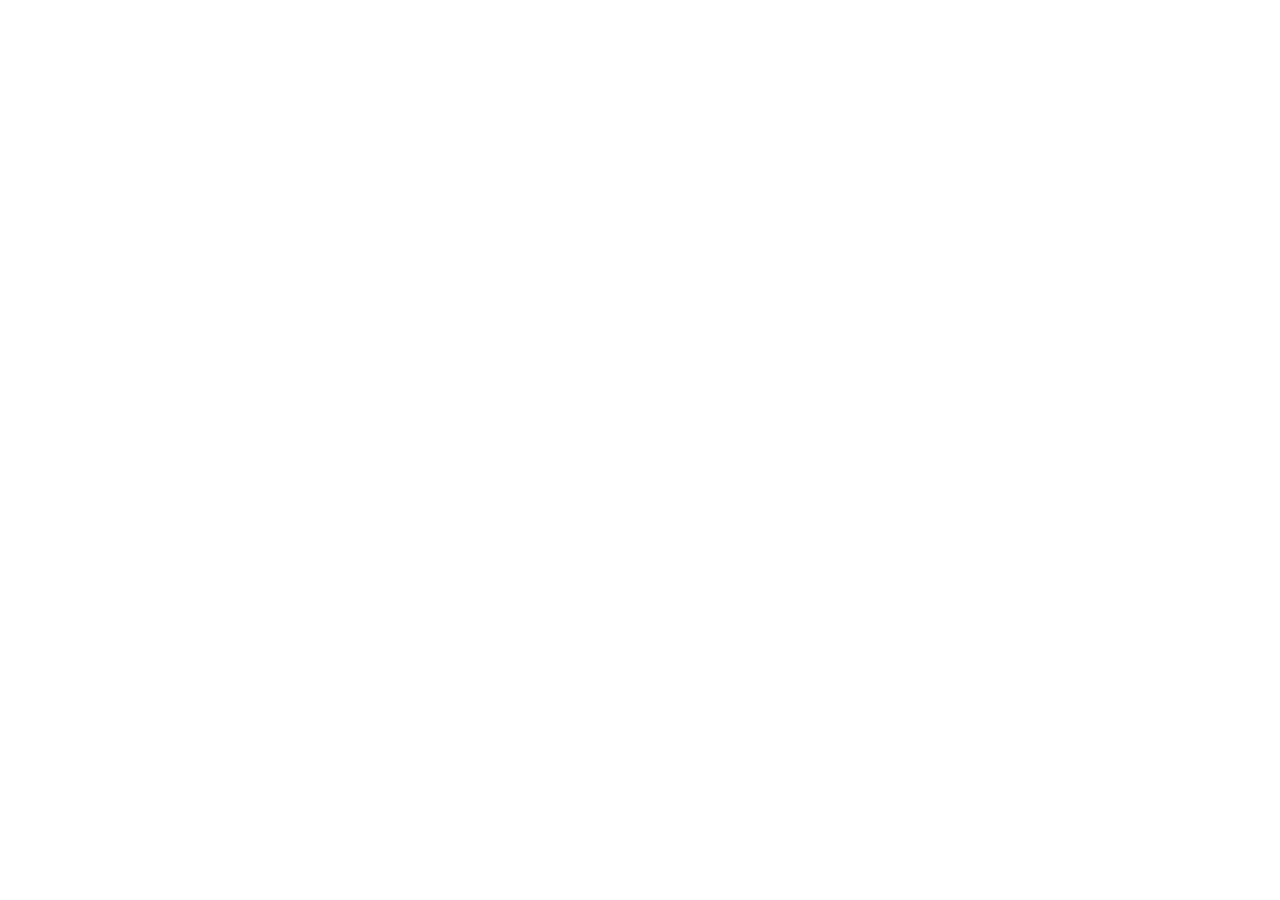
==== index.html @ 5aa4090c "Add files via upload" ====
<!DOCTYPE html>
<html lang="es">
<head>
<meta charset="UTF-8" />
<meta name="viewport" content="width=device-width, initial-scale=1.0" />
<title>Panel general · Ciclo Térmico BB · San Fernando</title>
<link rel="stylesheet" href="css/style.css" />
</head>
<body>
<script>
  window.PAGE = "dashboard";
  window.PAGE_TITLE = "Panel general";
  window.PAGE_SUBTITLE = "Estado en vivo del ciclo térmico: planta de incubación → tránsito → granja";
</script>

<template id="tpl-content">
  <div class="grid grid-4" id="kpi-row"></div>

  <div class="section-title">
    <span class="eyebrow">CICLO</span> Cinta térmica del último viaje finalizado
  </div>
  <div class="card" id="ribbon-card"></div>

  <div class="section-title">
    <span class="eyebrow">HOY</span> Viajes programados y en curso
  </div>
  <div class="table-wrap">
    <table>
      <thead>
        <tr>
          <th>D.T. SAP</th>
          <th>Ruta</th>
          <th>Destino</th>
          <th>Unidad / Placa</th>
          <th>Estado</th>
          <th>Salida prog.</th>
          <th>Salida real</th>
          <th class="num">Temp. carga</th>
          <th class="num">Temp. llegada</th>
          <th></th>
        </tr>
      </thead>
      <tbody id="trips-body"></tbody>
    </table>
  </div>
</template>

<script src="js/store.js"></script>
<script src="js/util.js"></script>
<script src="js/thermal-ribbon.js"></script>
<script>
  window.initPage = function () {
    document.getElementById("page-content").appendChild(
      document.getElementById("tpl-content").content.cloneNode(true)
    );

    const viajes = Store.getViajes();

    // ---- KPIs ----
    const enTransito = viajes.filter((v) => v.estado === "En Tránsito").length;
    const finalizados = viajes.filter((v) => v.estado === "Finalizado" || v.estado === "En Granja");

    const tempsCarga = viajes.flatMap((v) => v.cargaPlanta.muestras.map((m) => m.tempCloacal));
    const tempsLlegada = finalizados.flatMap((v) => (v.granja ? v.granja.muestrasLlegada.map((m) => m.tempCloacal) : []));
    const promCarga = Store.promedio(tempsCarga);
    const promLlegada = Store.promedio(tempsLlegada);
    const desviacion = promCarga != null && promLlegada != null ? promLlegada - promCarga : null;

    const fueraDeRango = tempsLlegada.filter((t) => Store.clasificarTemp(t) !== "optimo").length;
    const pctFuera = tempsLlegada.length ? ((fueraDeRango / tempsLlegada.length) * 100).toFixed(0) : "—";

    const mortalidades = finalizados.filter((v) => v.granja).map((v) => v.granja.mortalidad);
    const mortProm = Store.promedio(mortalidades);

    const kpis = [
      {
        label: "Viajes en tránsito",
        value: enTransito,
        cls: "warn",
        delta: `${viajes.length} programados hoy`,
      },
      {
        label: "Temp. cloacal — salida planta",
        value: promCarga != null ? promCarga.toFixed(1) + "°C" : "—",
        cls: "cool",
        delta: `${tempsCarga.length} muestras registradas`,
      },
      {
        label: "Temp. cloacal — llegada granja",
        value: promLlegada != null ? promLlegada.toFixed(1) + "°C" : "—",
        cls: desviacion != null && Math.abs(desviacion) > 0.6 ? "heat" : "cool",
        delta:
          desviacion != null
            ? `Δ ${desviacion > 0 ? "+" : ""}${desviacion.toFixed(1)}°C vs. salida`
            : "Sin datos aún",
      },
      {
        label: "Mortalidad promedio recepción",
        value: mortProm != null ? mortProm.toFixed(2) + "%" : "—",
        cls: mortProm != null && mortProm > 0.4 ? "heat" : "cool",
        delta: `${pctFuera}% de muestras fuera de rango óptimo`,
      },
    ];

    document.getElementById("kpi-row").innerHTML = kpis
      .map(
        (k) => `
      <div class="card kpi-card">
        <div class="kpi-label">${k.label}</div>
        <div class="kpi-value ${k.cls}">${k.value}</div>
        <div class="kpi-delta">${k.delta}</div>
      </div>`
      )
      .join("");

    // ---- Cinta térmica del último finalizado ----
    const ultimo = viajes.find((v) => v.estado === "Finalizado") || finalizados[0];
    const ribbonCard = document.getElementById("ribbon-card");
    if (ultimo) {
      const promC = Store.promedio(ultimo.cargaPlanta.muestras.map((m) => m.tempCloacal));
      const promL = ultimo.granja ? Store.promedio(ultimo.granja.muestrasLlegada.map((m) => m.tempCloacal)) : null;
      ribbonCard.innerHTML = `<div class="card-head">
        <h3>${ultimo.dtSap} · ${ultimo.destino1} · ${ultimo.placa}</h3>
        <span class="hint">Lote ${ultimo.edadLotes}</span>
      </div><div id="ribbon-target"></div>`;
      renderThermalRibbon(document.getElementById("ribbon-target"), [
        { label: "Salida planta", sub: ultimo.horaSalidaReal || ultimo.horaSalidaPlan, temp: promC },
        { label: "Tránsito (amb.)", sub: "unidad temperada", temp: Store.promedio(ultimo.transito.serie.map((s) => s.temp)) },
        { label: "Llegada granja", sub: ultimo.horaLlegadaReal, temp: promL },
      ]);
    } else {
      ribbonCard.innerHTML = `<div class="empty-state">Aún no hay viajes finalizados con datos completos.</div>`;
    }

    // ---- Tabla de viajes ----
    const tbody = document.getElementById("trips-body");
    tbody.innerHTML = viajes
      .map((v) => {
        const promC = Store.promedio(v.cargaPlanta.muestras.map((m) => m.tempCloacal));
        const promL = v.granja ? Store.promedio(v.granja.muestrasLlegada.map((m) => m.tempCloacal)) : null;
        return `
        <tr>
          <td class="mono">${v.dtSap}</td>
          <td>${v.ruta}</td>
          <td>${v.destino1}</td>
          <td>${v.unidad} · ${v.placa}</td>
          <td>${Util.badgeEstado(v.estado)}</td>
          <td class="mono">${v.horaSalidaPlan}</td>
          <td class="mono">${v.horaSalidaReal || "—"}</td>
          <td class="num">${promC != null ? Util.badgeTemp(promC) : "—"}</td>
          <td class="num">${promL != null ? Util.badgeTemp(promL) : "—"}</td>
          <td><a class="btn btn-sm btn-ghost" href="viaje.html?id=${v.id}">Ver ciclo →</a></td>
        </tr>`;
      })
      .join("");
  };
</script>
<script src="js/nav.js"></script>
</body>
</html>
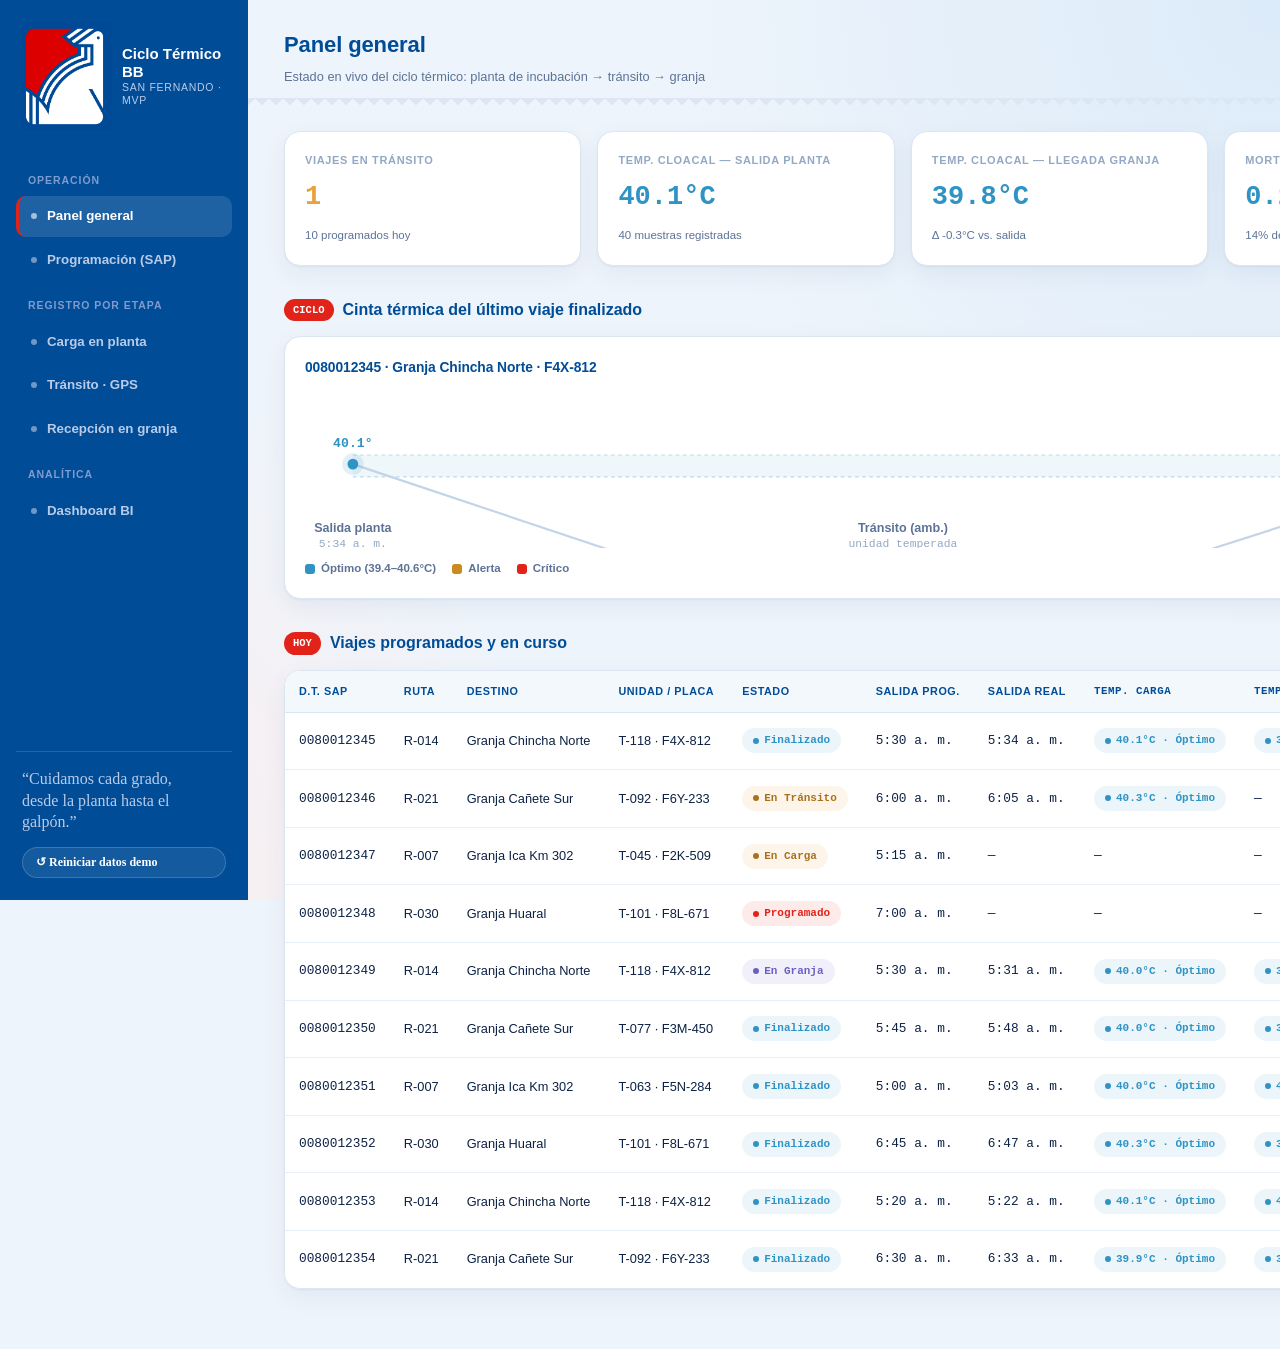
==== commit afe08126: "Bloquear edición de unidades en tránsito, mostrar horas AM/PM y evitar re-digitar datos ya conocidos" ====
--- a/index.html
+++ b/index.html
@@ -124,9 +124,9 @@
         <span class="hint">Lote ${ultimo.edadLotes}</span>
       </div><div id="ribbon-target"></div>`;
       renderThermalRibbon(document.getElementById("ribbon-target"), [
-        { label: "Salida planta", sub: ultimo.horaSalidaReal || ultimo.horaSalidaPlan, temp: promC },
+        { label: "Salida planta", sub: Util.fmtHora(ultimo.horaSalidaReal || ultimo.horaSalidaPlan), temp: promC },
         { label: "Tránsito (amb.)", sub: "unidad temperada", temp: Store.promedio(ultimo.transito.serie.map((s) => s.temp)) },
-        { label: "Llegada granja", sub: ultimo.horaLlegadaReal, temp: promL },
+        { label: "Llegada granja", sub: Util.fmtHora(ultimo.horaLlegadaReal), temp: promL },
       ]);
     } else {
       ribbonCard.innerHTML = `<div class="empty-state">Aún no hay viajes finalizados con datos completos.</div>`;
@@ -145,8 +145,8 @@
           <td>${v.destino1}</td>
           <td>${v.unidad} · ${v.placa}</td>
           <td>${Util.badgeEstado(v.estado)}</td>
-          <td class="mono">${v.horaSalidaPlan}</td>
-          <td class="mono">${v.horaSalidaReal || "—"}</td>
+          <td class="mono">${Util.fmtHora(v.horaSalidaPlan)}</td>
+          <td class="mono">${v.horaSalidaReal ? Util.fmtHora(v.horaSalidaReal) : "—"}</td>
           <td class="num">${promC != null ? Util.badgeTemp(promC) : "—"}</td>
           <td class="num">${promL != null ? Util.badgeTemp(promL) : "—"}</td>
           <td><a class="btn btn-sm btn-ghost" href="viaje.html?id=${v.id}">Ver ciclo →</a></td>
--- a/css/style.css
+++ b/css/style.css
@@ -0,0 +1,442 @@
+/* =====================================================================
+   SISTEMA DE DISEÑO — Look & feel institucional San Fernando
+   Paleta: azul marino de marca + rojo San Fernando + celeste "píldora"
+   sobre fondo claro, tarjetas blancas y esquinas redondeadas.
+   Tipografía: Fredoka (display redondeada, en la línea del logo) +
+   Nunito Sans (texto) + IBM Plex Mono (datos/números) + Caveat
+   (trazo script, usado con moderación como firma de marca).
+   ===================================================================== */
+
+@import url("https://fonts.googleapis.com/css2?family=Fredoka:wght@500;600;700&family=Nunito+Sans:opsz,wght@6..12,400;6..12,600;6..12,700;6..12,800&family=Caveat:wght@600;700&family=IBM+Plex+Mono:wght@400;500;600&display=swap");
+
+:root {
+  /* Azules de marca */
+  --navy: #004C97;
+  --navy-deep: #004C97;
+  --navy-ink: #004C97;
+
+  /* Fondo y superficies (tema claro) */
+  --bg: #eef4fb;
+  --bg-alt: #ffffff;
+  --surface: #ffffff;
+  --surface-2: #f3f8fd;
+  --border: #dbe6f2;
+  --border-soft: #e7eff8;
+
+  /* Texto */
+  --text: #0c2144;
+  --text-muted: #5c7396;
+  --text-faint: #93a8c4;
+  --text-on-navy: #ffffff;
+  --text-on-navy-muted: #b9cbe8;
+
+  /* Acentos de marca */
+  --accent-heat: #e2231a;        /* rojo San Fernando — calor / crítico / acción primaria */
+  --accent-heat-soft: #e2231a17;
+  --accent-warn: #e8a23d;        /* ámbar — alerta */
+  --accent-warn-soft: #e8a23d1c;
+  --accent-cool: #2f93c4;        /* celeste de marca — óptimo / cadena de frío */
+  --accent-cool-soft: #2f93c418;
+  --accent-info: #6a5fc4;        /* violeta suave — informativo / gps */
+  --accent-info-soft: #6a5fc418;
+  --accent-pill: #a9d8e6;        /* celeste píldora, tal como los botones secundarios de marca */
+
+  --radius: 16px;
+  --radius-sm: 10px;
+  --radius-pill: 100px;
+  --shadow-card: 0 1px 2px rgba(12, 47, 107, 0.05), 0 8px 24px rgba(12, 47, 107, 0.06);
+  --shadow-lift: 0 10px 30px rgba(12, 47, 107, 0.14);
+
+  --font-display: "Fredoka", "Nunito Sans", sans-serif;
+  --font-body: "Nunito Sans", sans-serif;
+  --font-mono: "IBM Plex Mono", monospace;
+  --font-script: "Caveat", cursive;
+}
+
+* { box-sizing: border-box; }
+html { scroll-behavior: smooth; }
+
+body {
+  margin: 0;
+  background: var(--bg);
+  color: var(--text);
+  font-family: var(--font-body);
+  font-size: 14px;
+  line-height: 1.55;
+  background-image:
+    radial-gradient(circle at 100% 0%, #dcebf9 0%, transparent 40%),
+    radial-gradient(circle at 0% 100%, #fdeceb 0%, transparent 35%);
+  background-attachment: fixed;
+}
+
+a { color: inherit; text-decoration: none; }
+button { font-family: inherit; cursor: pointer; }
+:focus-visible { outline: 2px solid var(--navy); outline-offset: 2px; }
+
+h1, h2, h3, h4 {
+  font-family: var(--font-display);
+  font-weight: 600;
+  margin: 0;
+  letter-spacing: -0.005em;
+  color: var(--navy);
+}
+
+.mono { font-family: var(--font-mono); }
+
+/* ---------------------------------------------------------------
+   LAYOUT — riel de marca (sidebar navy) + topbar + contenido claro
+   --------------------------------------------------------------- */
+.app-shell {
+  display: grid;
+  grid-template-columns: 248px 1fr;
+  min-height: 100vh;
+}
+
+.sidebar {
+  background: linear-gradient(190deg, var(--navy) 0%, var(--navy-deep) 100%);
+  border-right: none;
+  padding: 22px 16px;
+  display: flex;
+  flex-direction: column;
+  gap: 28px;
+  position: sticky;
+  top: 0;
+  height: 100vh;
+  color: var(--text-on-navy);
+}
+
+.brand {
+  display: flex;
+  align-items: center;
+  gap: 10px;
+  padding: 0px 6px;
+}
+
+.brand-mark {
+  background: none;
+  box-shadow: none;
+  border-radius: 0;
+  width: auto;
+  height: auto;
+  padding: 0;
+}
+
+.brand-mark img {
+  width: 90px;   /* ajusta el tamaño que quieras */
+  height: auto;
+  display: block;
+}
+
+.brand-text { display: flex; flex-direction: column; line-height: 1.2; }
+.brand-text strong { font-family: var(--font-display); font-size: 15px; font-weight: 600; color: #fff; }
+.brand-text span { font-size: 10.5px; color: var(--text-on-navy-muted); text-transform: uppercase; letter-spacing: 0.07em; }
+
+.nav-group { display: flex; flex-direction: column; gap: 3px; }
+.nav-label {
+  font-size: 10.5px;
+  text-transform: uppercase;
+  letter-spacing: 0.09em;
+  color: #7f9bcf;
+  padding: 14px 12px 5px;
+  font-weight: 700;
+}
+
+.nav-link {
+  display: flex;
+  align-items: center;
+  gap: 10px;
+  padding: 10px 12px;
+  border-radius: var(--radius-sm);
+  color: var(--text-on-navy-muted);
+  font-size: 13.3px;
+  font-weight: 600;
+  border-left: 3px solid transparent;
+  transition: background 0.15s, color 0.15s;
+}
+.nav-link:hover { background: rgba(255,255,255,0.08); color: #fff; }
+.nav-link.active {
+  background: rgba(255,255,255,0.12);
+  color: #fff;
+  border-left-color: var(--accent-heat);
+}
+.nav-link .dot { width: 6px; height: 6px; border-radius: 50%; background: currentColor; opacity: 0.6; flex-shrink: 0; }
+
+.sidebar-footer {
+  margin-top: auto;
+  font-size: 11.5px;
+  color: var(--text-on-navy-muted);
+  padding: 0 6px;
+  border-top: 1px solid rgba(255,255,255,0.14);
+  padding-top: 16px;
+  font-family: var(--font-script);
+  font-size: 16px;
+  line-height: 1.35;
+}
+
+.main {
+  padding: 28px 36px 60px;
+  max-width: 1360px;
+}
+
+.topbar {
+  display: flex;
+  align-items: flex-end;
+  justify-content: space-between;
+  margin-bottom: 24px;
+  gap: 16px;
+  flex-wrap: wrap;
+  padding-bottom: 20px;
+  position: relative;
+}
+/* Guiño a la cinta con borde en zigzag de la marca */
+.topbar::after {
+  content: "";
+  position: absolute;
+  left: -36px;
+  right: -36px;
+  bottom: -1px;
+  height: 10px;
+  background:
+    linear-gradient(135deg, var(--border) 25%, transparent 25.5%) 0 0/14px 14px,
+    linear-gradient(-135deg, var(--border) 25%, transparent 25.5%) 0 0/14px 14px;
+  background-repeat: repeat-x;
+  opacity: 0.9;
+}
+
+.topbar h1 { font-size: 22px; font-weight: 600; color: var(--navy); }
+.topbar .subtitle { color: var(--text-muted); font-size: 12.8px; margin-top: 5px; max-width: 640px; }
+
+.live-clock {
+  font-family: var(--font-mono);
+  font-size: 12px;
+  color: var(--navy);
+  background: #fff;
+  border: 1px solid var(--border);
+  padding: 8px 14px;
+  border-radius: var(--radius-pill);
+  display: flex;
+  align-items: center;
+  gap: 8px;
+  box-shadow: var(--shadow-card);
+}
+.live-dot {
+  width: 7px; height: 7px; border-radius: 50%;
+  background: var(--accent-heat);
+  box-shadow: 0 0 0 0 var(--accent-heat);
+  animation: pulse 2s infinite;
+}
+@keyframes pulse {
+  0% { box-shadow: 0 0 0 0 rgba(226,35,26,0.5); }
+  70% { box-shadow: 0 0 0 6px rgba(226,35,26,0); }
+  100% { box-shadow: 0 0 0 0 rgba(226,35,26,0); }
+}
+
+/* ---------------------------------------------------------------
+   COMPONENTES GENERALES
+   --------------------------------------------------------------- */
+.grid { display: grid; gap: 16px; }
+.grid-4 { grid-template-columns: repeat(4, 1fr); }
+.grid-3 { grid-template-columns: repeat(3, 1fr); }
+.grid-2 { grid-template-columns: repeat(2, 1fr); }
+
+@media (max-width: 1100px) {
+  .grid-4 { grid-template-columns: repeat(2, 1fr); }
+  .grid-3 { grid-template-columns: repeat(2, 1fr); }
+}
+
+.card {
+  background: var(--surface);
+  border: 1px solid var(--border);
+  border-radius: var(--radius);
+  padding: 20px 20px;
+  box-shadow: var(--shadow-card);
+}
+
+.card-head {
+  display: flex;
+  align-items: baseline;
+  justify-content: space-between;
+  margin-bottom: 14px;
+  gap: 10px;
+}
+.card-head h3 { font-size: 13.8px; font-weight: 600; color: var(--navy); }
+.card-head .hint { font-size: 11px; color: var(--text-faint); }
+
+.kpi-card { display: flex; flex-direction: column; gap: 8px; }
+.kpi-label { font-size: 11px; text-transform: uppercase; letter-spacing: 0.06em; color: var(--text-faint); font-weight: 700; }
+.kpi-value { font-family: var(--font-mono); font-size: 27px; font-weight: 600; color: var(--navy); }
+.kpi-delta { font-size: 11.5px; color: var(--text-muted); }
+.kpi-value.heat { color: var(--accent-heat); }
+.kpi-value.cool { color: var(--accent-cool); }
+.kpi-value.warn { color: var(--accent-warn); }
+
+/* Badges de estado — tipo píldora, como los botones de marca */
+.badge {
+  display: inline-flex;
+  align-items: center;
+  gap: 5px;
+  font-size: 11px;
+  font-weight: 700;
+  padding: 4px 11px;
+  border-radius: var(--radius-pill);
+  font-family: var(--font-mono);
+  white-space: nowrap;
+}
+.badge::before { content: ""; width: 6px; height: 6px; border-radius: 50%; background: currentColor; }
+.badge.optimo, .badge.ok, .badge.finalizado { background: var(--accent-cool-soft); color: var(--accent-cool); }
+.badge.alerta, .badge.en-transito, .badge.en-carga { background: var(--accent-warn-soft); color: #a9711f; }
+.badge.critico, .badge.programado { background: var(--accent-heat-soft); color: var(--accent-heat); }
+.badge.en-granja { background: var(--accent-info-soft); color: var(--accent-info); }
+.badge.sin-dato { background: #eef2f8; color: var(--text-faint); }
+
+/* Tablas */
+.table-wrap { overflow-x: auto; border-radius: var(--radius); border: 1px solid var(--border); box-shadow: var(--shadow-card); }
+table { width: 100%; border-collapse: collapse; font-size: 12.8px; background: var(--surface); }
+thead th {
+  text-align: left;
+  font-size: 10.8px;
+  text-transform: uppercase;
+  letter-spacing: 0.05em;
+  color: var(--navy);
+  font-weight: 700;
+  padding: 12px 14px;
+  background: var(--surface-2);
+  border-bottom: 1px solid var(--border);
+  white-space: nowrap;
+}
+tbody td { padding: 11px 14px; border-bottom: 1px solid var(--border-soft); white-space: nowrap; color: var(--text); }
+tbody tr:last-child td { border-bottom: none; }
+tbody tr:hover { background: var(--surface-2); }
+td.num, th.num { font-family: var(--font-mono); }
+
+/* Formularios */
+.field { display: flex; flex-direction: column; gap: 6px; margin-bottom: 14px; }
+.field label { font-size: 11.5px; color: var(--text-muted); font-weight: 700; }
+.field .req { color: var(--accent-heat); }
+input, select, textarea {
+  background: #fff;
+  border: 1.5px solid var(--border);
+  border-radius: var(--radius-sm);
+  color: var(--text);
+  padding: 9px 12px;
+  font-size: 13px;
+  font-family: var(--font-body);
+  width: 100%;
+}
+input.mono, select.mono { font-family: var(--font-mono); }
+input:focus, select:focus, textarea:focus { border-color: var(--accent-cool); }
+input::placeholder { color: var(--text-faint); }
+input[readonly] { background: var(--surface-2); color: var(--text-muted); }
+
+.btn {
+  display: inline-flex;
+  align-items: center;
+  gap: 7px;
+  padding: 10px 18px;
+  border-radius: var(--radius-pill);
+  border: 1.5px solid var(--border);
+  background: #fff;
+  color: var(--navy);
+  font-size: 13px;
+  font-weight: 700;
+  transition: transform 0.1s, border-color 0.15s, background 0.15s;
+}
+.btn:hover { border-color: var(--accent-cool); background: var(--accent-cool-soft); }
+.btn:active { transform: translateY(1px); }
+.btn-primary { background: linear-gradient(135deg, var(--accent-heat), #c81c14); border-color: transparent; color: #fff; box-shadow: 0 6px 16px rgba(226,35,26,0.28); }
+.btn-primary:hover { border-color: transparent; filter: brightness(1.06); background: linear-gradient(135deg, var(--accent-heat), #c81c14); }
+.btn-ghost { background: transparent; border-color: transparent; }
+.btn-ghost:hover { background: var(--surface-2); border-color: transparent; }
+.btn-sm { padding: 7px 13px; font-size: 12px; }
+
+.pill-group { display: flex; gap: 6px; flex-wrap: wrap; }
+.pill {
+  font-size: 11.5px;
+  padding: 6px 12px;
+  border-radius: var(--radius-pill);
+  border: 1.5px solid var(--border);
+  color: var(--text-muted);
+  font-weight: 600;
+}
+.pill.active { border-color: var(--accent-cool); color: var(--accent-cool); background: var(--accent-cool-soft); }
+
+.section-title {
+  font-family: var(--font-display);
+  font-size: 16px;
+  font-weight: 600;
+  color: var(--navy);
+  margin: 32px 0 14px;
+  display: flex;
+  align-items: center;
+  gap: 9px;
+}
+.section-title:first-child { margin-top: 0; }
+.section-title .eyebrow {
+  font-family: var(--font-mono);
+  font-size: 10.5px;
+  font-weight: 600;
+  color: #fff;
+  background: var(--accent-heat);
+  padding: 3px 9px;
+  border-radius: var(--radius-pill);
+}
+
+.empty-state {
+  text-align: center;
+  padding: 42px 20px;
+  color: var(--text-faint);
+  font-size: 13px;
+}
+
+.divider { height: 1px; background: var(--border-soft); margin: 20px 0; border: none; }
+
+.two-col { display: grid; grid-template-columns: 1.3fr 1fr; gap: 16px; }
+@media (max-width: 1100px) { .two-col { grid-template-columns: 1fr; } }
+
+.muted { color: var(--text-muted); }
+.faint { color: var(--text-faint); }
+.mt-0 { margin-top: 0; }
+.flex { display: flex; }
+.flex-between { display: flex; align-items: center; justify-content: space-between; }
+.gap-8 { gap: 8px; }
+.gap-12 { gap: 12px; }
+.wrap { flex-wrap: wrap; }
+
+/* ---------------------------------------------------------------
+   ELEMENTO FIRMA — Cinta térmica (thermal ribbon)
+   Representa visualmente el ciclo térmico: Planta -> Tránsito -> Granja
+   --------------------------------------------------------------- */
+.thermal-ribbon { width: 100%; }
+.thermal-ribbon svg { width: 100%; height: auto; display: block; }
+.ribbon-legend { display: flex; gap: 16px; margin-top: 12px; flex-wrap: wrap; }
+.ribbon-legend .item { display: flex; align-items: center; gap: 6px; font-size: 11.5px; color: var(--text-muted); font-weight: 600; }
+.ribbon-legend .sw { width: 10px; height: 10px; border-radius: 3px; }
+
+/* Geocerca stepper */
+.geo-steps { display: flex; flex-direction: column; gap: 0; }
+.geo-step { display: flex; gap: 12px; position: relative; padding-bottom: 22px; }
+.geo-step:last-child { padding-bottom: 0; }
+.geo-step .rail { display: flex; flex-direction: column; align-items: center; }
+.geo-step .node { width: 13px; height: 13px; border-radius: 50%; border: 2.5px solid var(--border); background: #fff; flex-shrink: 0; z-index: 1; }
+.geo-step.cruzada .node { border-color: var(--accent-cool); background: var(--accent-cool); }
+.geo-step.pendiente .node { border-color: var(--border); }
+.geo-step .line { width: 2px; flex: 1; background: var(--border); margin-top: 2px; }
+.geo-step.cruzada .line { background: var(--accent-cool-soft); }
+.geo-step .content { padding-bottom: 4px; }
+.geo-step .content .name { font-size: 13px; font-weight: 700; color: var(--text); }
+.geo-step .content .time { font-family: var(--font-mono); font-size: 11.5px; color: var(--text-muted); }
+
+/* Frase de marca opcional (usar con moderación) */
+.brand-script { font-family: var(--font-script); font-size: 22px; color: var(--accent-heat); font-weight: 600; }
+
+/* Responsive */
+@media (max-width: 860px) {
+  .app-shell { grid-template-columns: 1fr; }
+  .sidebar { position: relative; height: auto; }
+  .main { padding: 20px; }
+  .topbar::after { left: -20px; right: -20px; }
+}
+
+@media (prefers-reduced-motion: reduce) {
+  * { animation: none !important; transition: none !important; }
+}
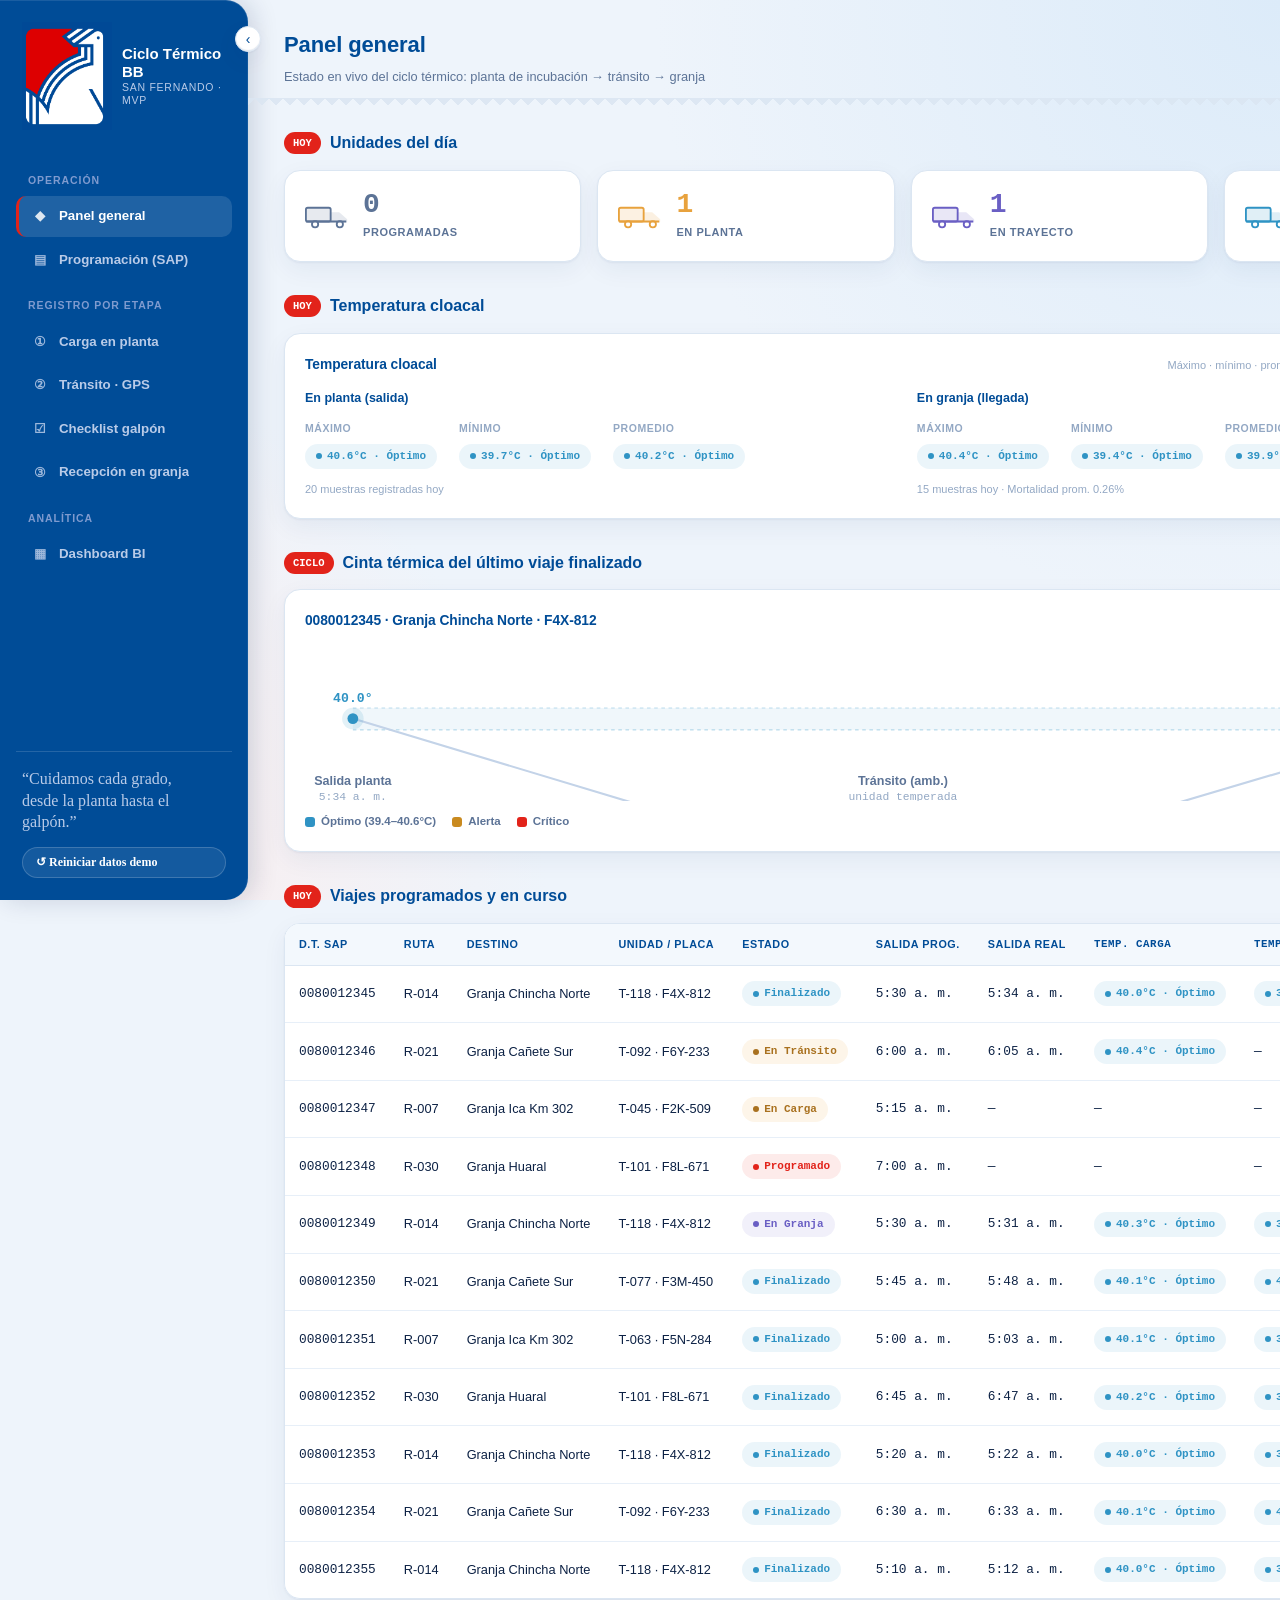
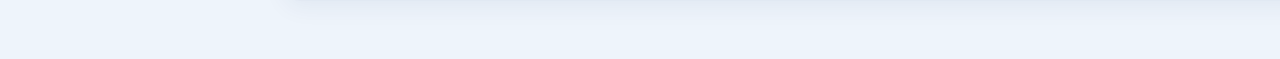
==== commit c995063e: "Rediseña el panel general: unidades del día + temperatura cloacal hoy Reemplaza los KPIs superiores " ====
--- a/index.html
+++ b/index.html
@@ -14,7 +14,15 @@
 </script>
 
 <template id="tpl-content">
-  <div class="grid grid-4" id="kpi-row"></div>
+  <div class="section-title">
+    <span class="eyebrow">HOY</span> Unidades del día
+  </div>
+  <div class="grid grid-4" id="fleet-row"></div>
+
+  <div class="section-title">
+    <span class="eyebrow">HOY</span> Temperatura cloacal
+  </div>
+  <div class="card" id="temp-hoy-card" style="margin-bottom:16px;"></div>
 
   <div class="section-title">
     <span class="eyebrow">CICLO</span> Cinta térmica del último viaje finalizado
@@ -55,63 +63,80 @@
     );
 
     const viajes = Store.getViajes();
-
-    // ---- KPIs ----
-    const enTransito = viajes.filter((v) => v.estado === "En Tránsito").length;
     const finalizados = viajes.filter((v) => v.estado === "Finalizado" || v.estado === "En Granja");
 
-    const tempsCarga = viajes.flatMap((v) => v.cargaPlanta.muestras.map((m) => m.tempCloacal));
-    const tempsLlegada = finalizados.flatMap((v) => (v.granja ? v.granja.muestrasLlegada.map((m) => m.tempCloacal) : []));
-    const promCarga = Store.promedio(tempsCarga);
-    const promLlegada = Store.promedio(tempsLlegada);
-    const desviacion = promCarga != null && promLlegada != null ? promLlegada - promCarga : null;
+    // Datos transversales del día: todos los viajes con fecha = hoy,
+    // sin importar su estado actual.
+    const hoyISO = new Date().toISOString().slice(0, 10);
+    const viajesHoy = viajes.filter((v) => v.fecha === hoyISO);
 
-    const fueraDeRango = tempsLlegada.filter((t) => Store.clasificarTemp(t) !== "optimo").length;
-    const pctFuera = tempsLlegada.length ? ((fueraDeRango / tempsLlegada.length) * 100).toFixed(0) : "—";
+    // ---- Unidades del día (gráfico simple: 1 ícono de camión por estado) ----
+    const FLEET_TRUCK_SVG = `
+      <svg viewBox="0 0 48 30" fill="none" xmlns="http://www.w3.org/2000/svg">
+        <rect x="1" y="6" width="27" height="15" rx="2" fill="currentColor" opacity="0.15"/>
+        <rect x="1" y="6" width="27" height="15" rx="2" stroke="currentColor" stroke-width="2"/>
+        <path d="M28 12H37L45 19V21H28V12Z" fill="currentColor" opacity="0.15" stroke="currentColor" stroke-width="2" stroke-linejoin="round" stroke-linecap="round"/>
+        <circle cx="11" cy="24" r="3.4" fill="#fff" stroke="currentColor" stroke-width="2"/>
+        <circle cx="38" cy="24" r="3.4" fill="#fff" stroke="currentColor" stroke-width="2"/>
+        <line x1="1" y1="21" x2="45" y2="21" stroke="currentColor" stroke-width="2"/>
+      </svg>`;
 
-    const mortalidades = finalizados.filter((v) => v.granja).map((v) => v.granja.mortalidad);
-    const mortProm = Store.promedio(mortalidades);
-
-    const kpis = [
-      {
-        label: "Viajes en tránsito",
-        value: enTransito,
-        cls: "warn",
-        delta: `${viajes.length} programados hoy`,
-      },
-      {
-        label: "Temp. cloacal — salida planta",
-        value: promCarga != null ? promCarga.toFixed(1) + "°C" : "—",
-        cls: "cool",
-        delta: `${tempsCarga.length} muestras registradas`,
-      },
-      {
-        label: "Temp. cloacal — llegada granja",
-        value: promLlegada != null ? promLlegada.toFixed(1) + "°C" : "—",
-        cls: desviacion != null && Math.abs(desviacion) > 0.6 ? "heat" : "cool",
-        delta:
-          desviacion != null
-            ? `Δ ${desviacion > 0 ? "+" : ""}${desviacion.toFixed(1)}°C vs. salida`
-            : "Sin datos aún",
-      },
-      {
-        label: "Mortalidad promedio recepción",
-        value: mortProm != null ? mortProm.toFixed(2) + "%" : "—",
-        cls: mortProm != null && mortProm > 0.4 ? "heat" : "cool",
-        delta: `${pctFuera}% de muestras fuera de rango óptimo`,
-      },
+    const FLEET_TILES = [
+      { label: "Programadas", color: "var(--text-muted)", count: viajesHoy.filter((v) => v.estado === "Programado").length },
+      { label: "En planta", color: "var(--accent-warn)", count: viajesHoy.filter((v) => v.estado === "En Carga").length },
+      { label: "En trayecto", color: "var(--accent-info)", count: viajesHoy.filter((v) => v.estado === "En Tránsito").length },
+      { label: "En granja", color: "var(--accent-cool)", count: viajesHoy.filter((v) => v.estado === "En Granja" || v.estado === "Finalizado").length },
     ];
 
-    document.getElementById("kpi-row").innerHTML = kpis
-      .map(
-        (k) => `
-      <div class="card kpi-card">
-        <div class="kpi-label">${k.label}</div>
-        <div class="kpi-value ${k.cls}">${k.value}</div>
-        <div class="kpi-delta">${k.delta}</div>
+    document.getElementById("fleet-row").innerHTML = FLEET_TILES.map(
+      (t) => `
+      <div class="card fleet-tile">
+        <div class="fleet-icon" style="color:${t.color}">${FLEET_TRUCK_SVG}</div>
+        <div>
+          <div class="fleet-count" style="color:${t.color}">${t.count}</div>
+          <div class="fleet-label">${t.label}</div>
+        </div>
       </div>`
-      )
-      .join("");
+    ).join("");
+
+    // ---- Temperatura cloacal — hoy (transversal a todos los viajes del día) ----
+    const tempsCargaHoy = viajesHoy.flatMap((v) => v.cargaPlanta.muestras.map((m) => m.tempCloacal));
+    const tempsLlegadaHoy = viajesHoy.filter((v) => v.granja).flatMap((v) => v.granja.muestrasLlegada.map((m) => m.tempCloacal));
+    const mortalidadHoy = Store.promedio(viajesHoy.filter((v) => v.granja).map((v) => v.granja.mortalidad));
+
+    function miniStat(label, valor) {
+      return `<div class="mini-stat">
+        <div class="mini-stat-label">${label}</div>
+        ${valor != null ? Util.badgeTemp(valor) : '<span class="badge sin-dato">Sin dato</span>'}
+      </div>`;
+    }
+
+    document.getElementById("temp-hoy-card").innerHTML = `
+      <div class="card-head">
+        <h3>Temperatura cloacal</h3>
+        <span class="hint">Máximo · mínimo · promedio — transversal a todos los viajes de hoy</span>
+      </div>
+      <div class="grid grid-2 temp-groups">
+        <div class="temp-group">
+          <div class="temp-group-title">En planta (salida)</div>
+          <div class="mini-stat-row">
+            ${miniStat("Máximo", Store.maximo(tempsCargaHoy))}
+            ${miniStat("Mínimo", Store.minimo(tempsCargaHoy))}
+            ${miniStat("Promedio", Store.promedio(tempsCargaHoy))}
+          </div>
+          <div class="faint" style="font-size:11px; margin-top:12px;">${tempsCargaHoy.length} muestras registradas hoy</div>
+        </div>
+        <div class="temp-group">
+          <div class="temp-group-title">En granja (llegada)</div>
+          <div class="mini-stat-row">
+            ${miniStat("Máximo", Store.maximo(tempsLlegadaHoy))}
+            ${miniStat("Mínimo", Store.minimo(tempsLlegadaHoy))}
+            ${miniStat("Promedio", Store.promedio(tempsLlegadaHoy))}
+          </div>
+          <div class="faint" style="font-size:11px; margin-top:12px;">${tempsLlegadaHoy.length} muestras hoy · Mortalidad prom. ${mortalidadHoy != null ? mortalidadHoy.toFixed(2) + "%" : "—"}</div>
+        </div>
+      </div>
+    `;
 
     // ---- Cinta térmica del último finalizado ----
     const ultimo = viajes.find((v) => v.estado === "Finalizado") || finalizados[0];
--- a/css/style.css
+++ b/css/style.css
@@ -90,11 +90,17 @@
   display: grid;
   grid-template-columns: 248px 1fr;
   min-height: 100vh;
+  transition: grid-template-columns 0.2s ease;
+}
+
+@media (min-width: 861px) {
+  body.sidebar-collapsed .app-shell { grid-template-columns: 76px 1fr; }
 }
 
 .sidebar {
   background: linear-gradient(190deg, var(--navy) 0%, var(--navy-deep) 100%);
   border-right: none;
+  border-radius: 0 22px 22px 0;
   padding: 22px 16px;
   display: flex;
   flex-direction: column;
@@ -103,6 +109,48 @@
   top: 0;
   height: 100vh;
   color: var(--text-on-navy);
+  box-shadow:
+    5px 0 26px rgba(0, 32, 76, 0.16),
+    inset -1px 0 0 rgba(255, 255, 255, 0.07),
+    inset 0 1px 0 rgba(255, 255, 255, 0.1);
+  transition: padding 0.2s ease;
+}
+
+/* Botón de contraer/expandir, anclado al borde biselado del sidebar */
+.sidebar-toggle {
+  position: absolute;
+  top: 26px;
+  right: -13px;
+  width: 26px;
+  height: 26px;
+  border-radius: 50%;
+  border: 1.5px solid var(--border);
+  background: #fff;
+  color: var(--navy);
+  display: flex;
+  align-items: center;
+  justify-content: center;
+  font-size: 14px;
+  line-height: 1;
+  box-shadow: var(--shadow-card), inset 0 1px 0 rgba(255, 255, 255, 0.7), inset 0 -1px 1px rgba(12, 47, 107, 0.12);
+  z-index: 5;
+  transition: transform 0.25s ease, border-color 0.15s;
+}
+.sidebar-toggle:hover { border-color: var(--accent-cool); }
+body.sidebar-collapsed .sidebar-toggle { transform: rotate(180deg); }
+
+body.sidebar-collapsed .nav-text,
+body.sidebar-collapsed .brand-text,
+body.sidebar-collapsed .nav-label,
+body.sidebar-collapsed .sidebar-footer {
+  display: none;
+}
+body.sidebar-collapsed .nav-link { justify-content: center; padding: 10px 6px; }
+body.sidebar-collapsed .brand { justify-content: center; padding: 0; }
+body.sidebar-collapsed .brand-mark img { width: 32px; }
+
+@media (max-width: 860px) {
+  .sidebar-toggle { display: none; }
 }
 
 .brand {
@@ -159,7 +207,8 @@
   color: #fff;
   border-left-color: var(--accent-heat);
 }
-.nav-link .dot { width: 6px; height: 6px; border-radius: 50%; background: currentColor; opacity: 0.6; flex-shrink: 0; }
+.nav-link .nav-icon { width: 18px; flex-shrink: 0; text-align: center; font-size: 13px; opacity: 0.85; }
+.nav-link .nav-text { overflow: hidden; white-space: nowrap; text-overflow: ellipsis; }
 
 .sidebar-footer {
   margin-top: auto;
@@ -269,6 +318,24 @@
 .kpi-value.heat { color: var(--accent-heat); }
 .kpi-value.cool { color: var(--accent-cool); }
 .kpi-value.warn { color: var(--accent-warn); }
+
+/* Unidades del día — ícono simple de camión + cifra por estado */
+.fleet-tile { display: flex; align-items: center; gap: 14px; }
+.fleet-icon { width: 44px; height: 28px; flex-shrink: 0; }
+.fleet-icon svg { width: 100%; height: 100%; display: block; }
+.fleet-count { font-family: var(--font-mono); font-size: 28px; font-weight: 700; line-height: 1; }
+.fleet-label { font-size: 11px; text-transform: uppercase; letter-spacing: 0.05em; color: var(--text-muted); font-weight: 700; margin-top: 5px; }
+
+/* Temperatura cloacal — hoy: máx / mín / prom por etapa */
+.temp-groups { gap: 28px; }
+.temp-group-title { font-size: 12.5px; font-weight: 700; color: var(--navy); margin-bottom: 12px; }
+.mini-stat-row { display: flex; gap: 22px; flex-wrap: wrap; }
+.mini-stat { display: flex; flex-direction: column; gap: 7px; }
+.mini-stat-label { font-size: 10.5px; text-transform: uppercase; letter-spacing: 0.05em; color: var(--text-faint); font-weight: 700; }
+
+@media (max-width: 700px) {
+  .temp-groups { grid-template-columns: 1fr; }
+}
 
 /* Badges de estado — tipo píldora, como los botones de marca */
 .badge {
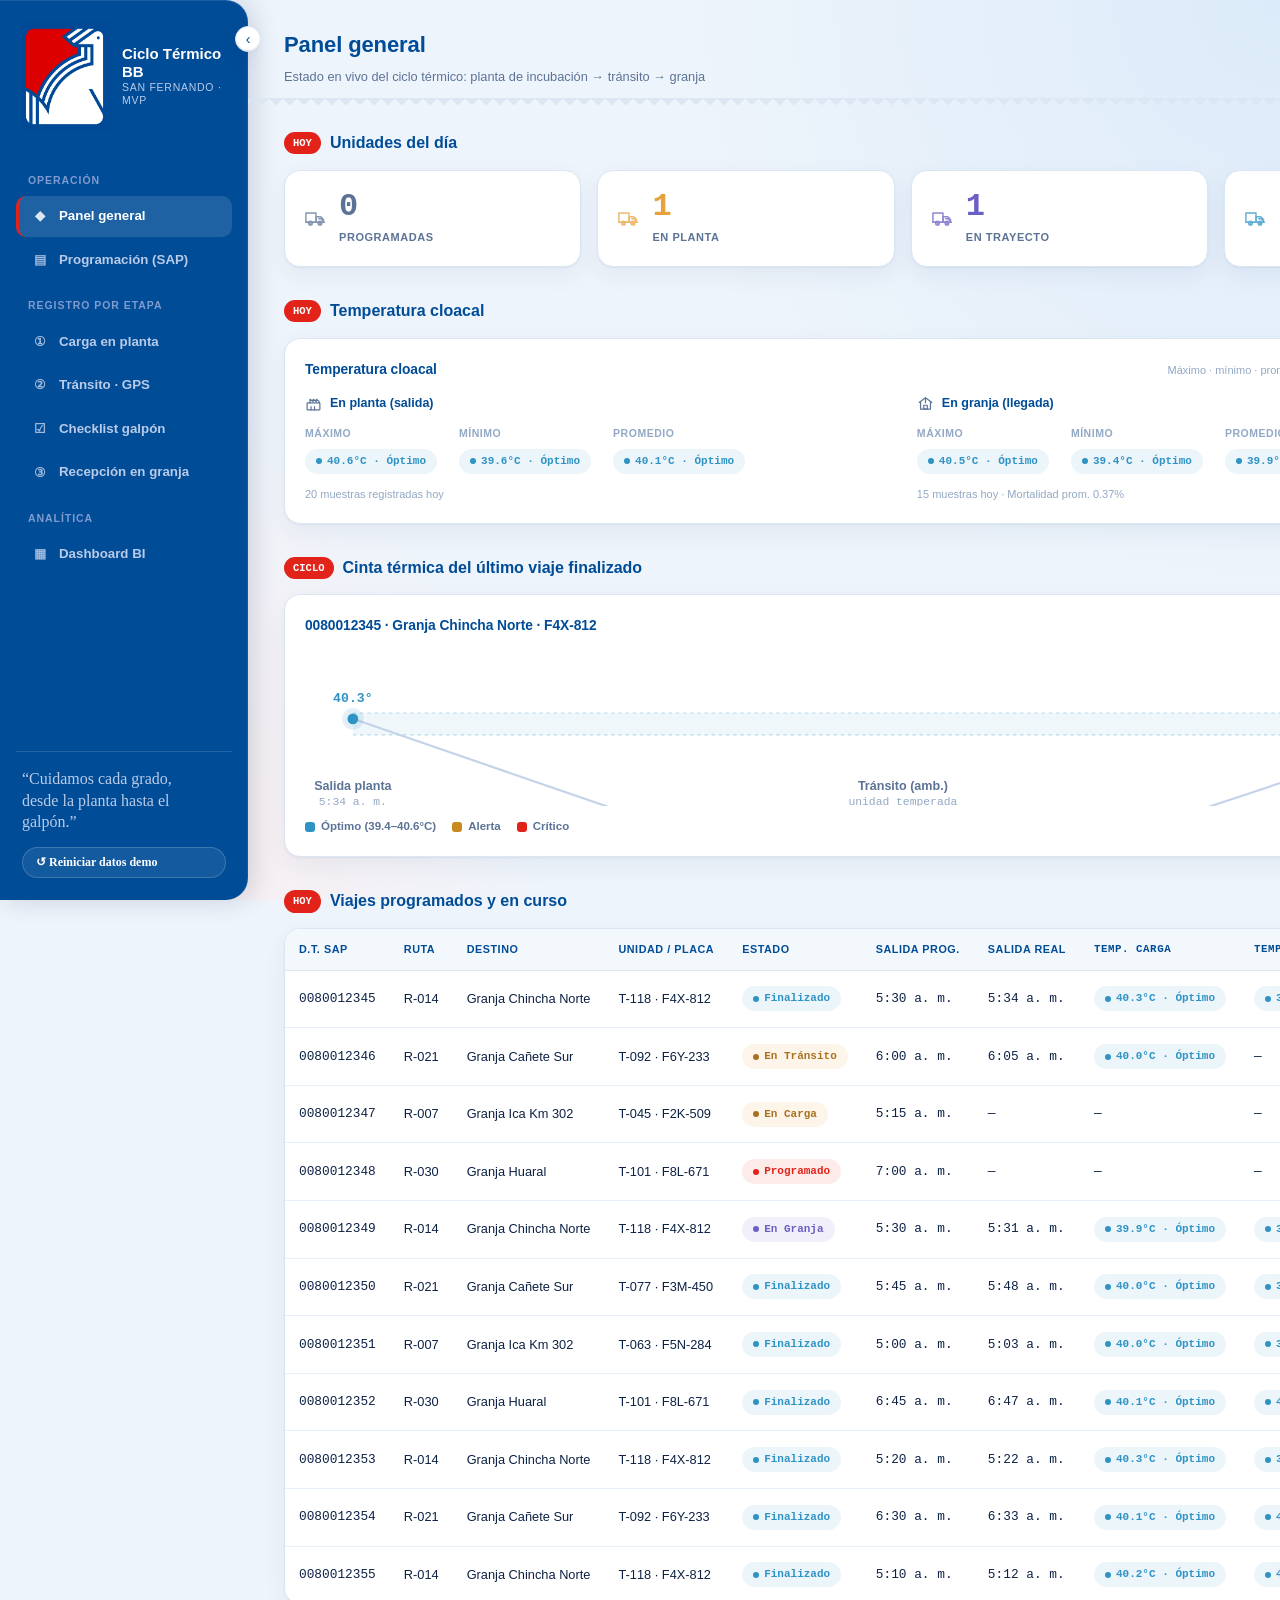
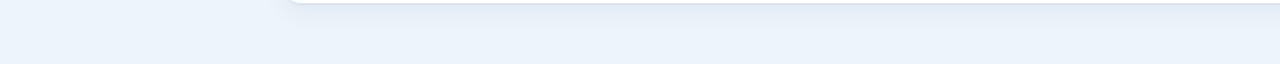
==== commit 522ed7ec: "Ajusta iconografía del panel general: camión más pequeño + íconos de etapa El ícono de camión en "Un" ====
--- a/index.html
+++ b/index.html
@@ -71,14 +71,33 @@
     const viajesHoy = viajes.filter((v) => v.fecha === hoyISO);
 
     // ---- Unidades del día (gráfico simple: 1 ícono de camión por estado) ----
+    // Ícono pequeño y discreto — la cifra es la protagonista de cada tarjeta.
     const FLEET_TRUCK_SVG = `
-      <svg viewBox="0 0 48 30" fill="none" xmlns="http://www.w3.org/2000/svg">
-        <rect x="1" y="6" width="27" height="15" rx="2" fill="currentColor" opacity="0.15"/>
-        <rect x="1" y="6" width="27" height="15" rx="2" stroke="currentColor" stroke-width="2"/>
-        <path d="M28 12H37L45 19V21H28V12Z" fill="currentColor" opacity="0.15" stroke="currentColor" stroke-width="2" stroke-linejoin="round" stroke-linecap="round"/>
-        <circle cx="11" cy="24" r="3.4" fill="#fff" stroke="currentColor" stroke-width="2"/>
-        <circle cx="38" cy="24" r="3.4" fill="#fff" stroke="currentColor" stroke-width="2"/>
-        <line x1="1" y1="21" x2="45" y2="21" stroke="currentColor" stroke-width="2"/>
+      <svg viewBox="0 0 24 16" fill="none" stroke="currentColor" stroke-width="1.6" stroke-linecap="round" stroke-linejoin="round" xmlns="http://www.w3.org/2000/svg">
+        <rect x="1" y="2" width="11" height="10"/>
+        <path d="M12 6h4.2c1 0 1.6.4 2.2 1.1l1.8 2.2v2.7h-8V6Z"/>
+        <path d="M15 8.3h2.6l1.5 1.7"/>
+        <line x1="1" y1="12" x2="21.2" y2="12"/>
+        <circle cx="6" cy="13.1" r="2"/>
+        <circle cx="6" cy="13.1" r="0.5"/>
+        <circle cx="16.3" cy="13.1" r="2"/>
+        <circle cx="16.3" cy="13.1" r="0.5"/>
+      </svg>`;
+
+    // Iconografía de las etapas — planta de incubación (fábrica) y granja (galpón).
+    const PLANTA_ICON_SVG = `
+      <svg viewBox="0 0 24 24" fill="none" stroke="currentColor" stroke-width="1.7" stroke-linecap="round" stroke-linejoin="round" xmlns="http://www.w3.org/2000/svg">
+        <rect x="3" y="11" width="18" height="10" rx="1"/>
+        <path d="M7 11V6l4.5 3.2V6l4.5 3.2V6l4 3v2"/>
+        <line x1="8.5" y1="21" x2="8.5" y2="16.5"/>
+        <line x1="13.5" y1="21" x2="13.5" y2="16.5"/>
+      </svg>`;
+    const GRANJA_ICON_SVG = `
+      <svg viewBox="0 0 24 24" fill="none" stroke="currentColor" stroke-width="1.7" stroke-linecap="round" stroke-linejoin="round" xmlns="http://www.w3.org/2000/svg">
+        <path d="M3 10.5 12 4l9 6.5"/>
+        <path d="M5 9.3V20h14V9.3"/>
+        <line x1="12" y1="4" x2="12" y2="11"/>
+        <rect x="9.5" y="14.5" width="5" height="5.5"/>
       </svg>`;
 
     const FLEET_TILES = [
@@ -118,7 +137,7 @@
       </div>
       <div class="grid grid-2 temp-groups">
         <div class="temp-group">
-          <div class="temp-group-title">En planta (salida)</div>
+          <div class="temp-group-title"><span class="temp-group-icon">${PLANTA_ICON_SVG}</span>En planta (salida)</div>
           <div class="mini-stat-row">
             ${miniStat("Máximo", Store.maximo(tempsCargaHoy))}
             ${miniStat("Mínimo", Store.minimo(tempsCargaHoy))}
@@ -127,7 +146,7 @@
           <div class="faint" style="font-size:11px; margin-top:12px;">${tempsCargaHoy.length} muestras registradas hoy</div>
         </div>
         <div class="temp-group">
-          <div class="temp-group-title">En granja (llegada)</div>
+          <div class="temp-group-title"><span class="temp-group-icon">${GRANJA_ICON_SVG}</span>En granja (llegada)</div>
           <div class="mini-stat-row">
             ${miniStat("Máximo", Store.maximo(tempsLlegadaHoy))}
             ${miniStat("Mínimo", Store.minimo(tempsLlegadaHoy))}
--- a/css/style.css
+++ b/css/style.css
@@ -319,16 +319,18 @@
 .kpi-value.cool { color: var(--accent-cool); }
 .kpi-value.warn { color: var(--accent-warn); }
 
-/* Unidades del día — ícono simple de camión + cifra por estado */
-.fleet-tile { display: flex; align-items: center; gap: 14px; }
-.fleet-icon { width: 44px; height: 28px; flex-shrink: 0; }
+/* Unidades del día — ícono pequeño de camión + cifra protagonista por estado */
+.fleet-tile { display: flex; align-items: center; gap: 12px; }
+.fleet-icon { width: 22px; height: 15px; flex-shrink: 0; opacity: 0.75; }
 .fleet-icon svg { width: 100%; height: 100%; display: block; }
-.fleet-count { font-family: var(--font-mono); font-size: 28px; font-weight: 700; line-height: 1; }
-.fleet-label { font-size: 11px; text-transform: uppercase; letter-spacing: 0.05em; color: var(--text-muted); font-weight: 700; margin-top: 5px; }
+.fleet-count { font-family: var(--font-mono); font-size: 32px; font-weight: 700; line-height: 1; }
+.fleet-label { font-size: 11px; text-transform: uppercase; letter-spacing: 0.05em; color: var(--text-muted); font-weight: 700; margin-top: 6px; }
 
 /* Temperatura cloacal — hoy: máx / mín / prom por etapa */
 .temp-groups { gap: 28px; }
-.temp-group-title { font-size: 12.5px; font-weight: 700; color: var(--navy); margin-bottom: 12px; }
+.temp-group-title { display: flex; align-items: center; gap: 8px; font-size: 12.5px; font-weight: 700; color: var(--navy); margin-bottom: 12px; }
+.temp-group-icon { width: 17px; height: 17px; flex-shrink: 0; color: var(--text-muted); }
+.temp-group-icon svg { width: 100%; height: 100%; display: block; }
 .mini-stat-row { display: flex; gap: 22px; flex-wrap: wrap; }
 .mini-stat { display: flex; flex-direction: column; gap: 7px; }
 .mini-stat-label { font-size: 10.5px; text-transform: uppercase; letter-spacing: 0.05em; color: var(--text-faint); font-weight: 700; }
